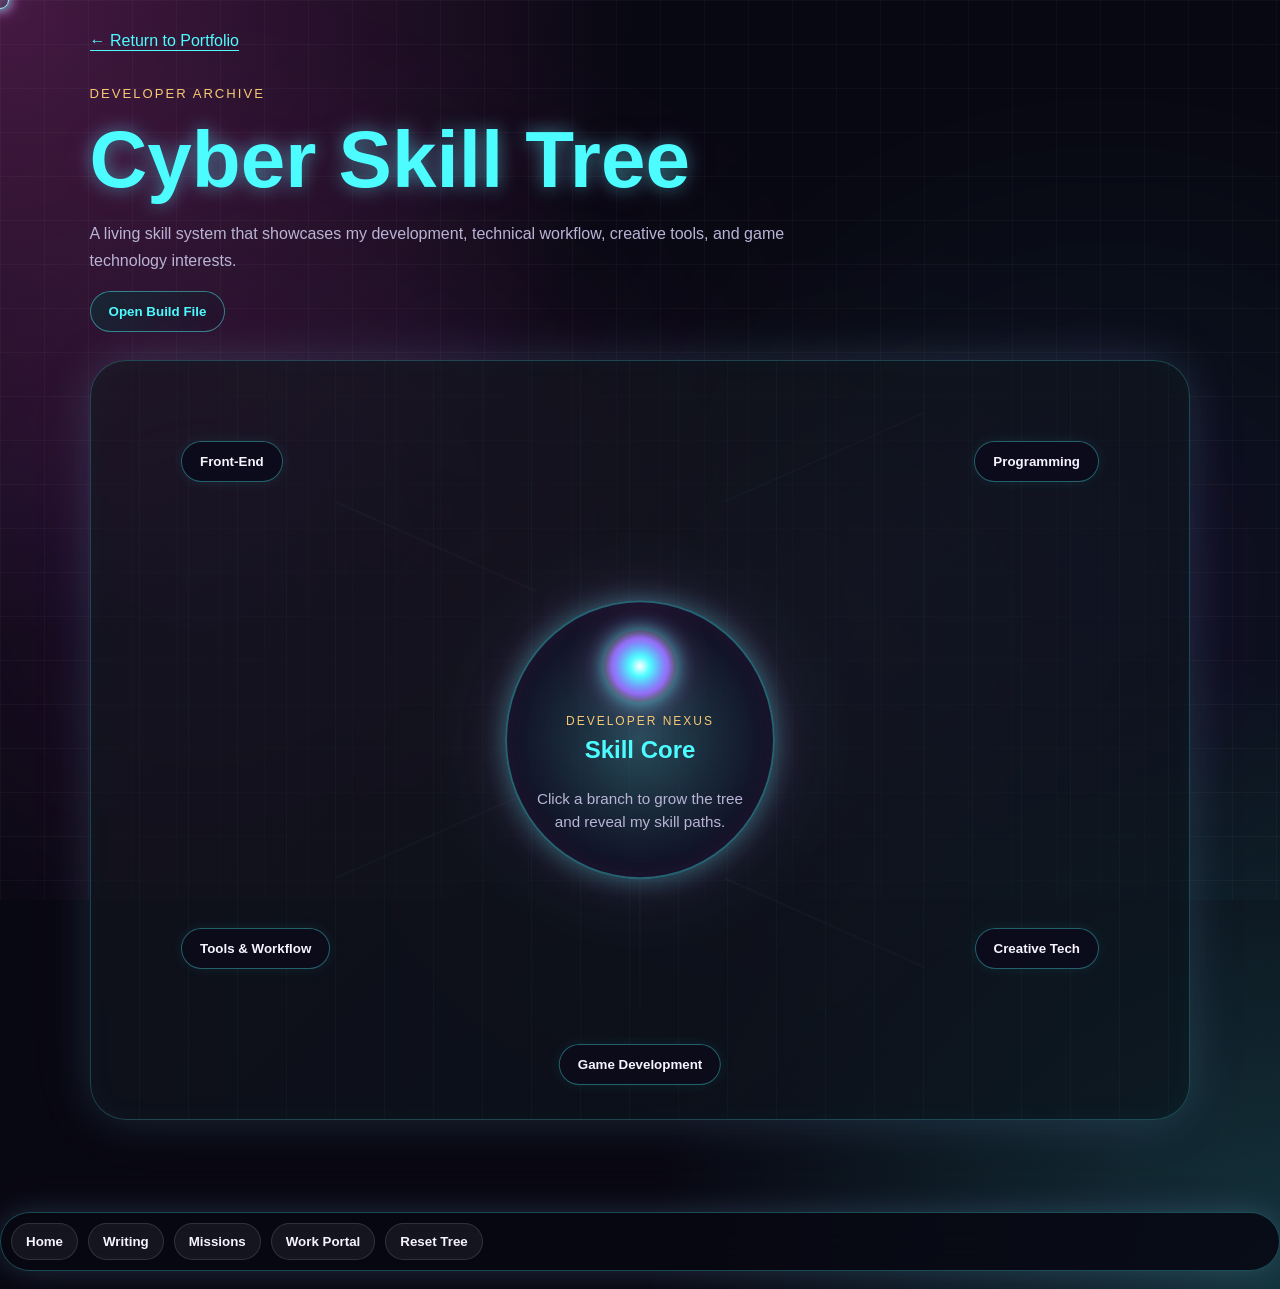
==== developer.html @ 734c8b2d "Add files via upload Initial Upload of Creative Portfolio" ====
<!DOCTYPE html>
<html lang="en">
<head>
  <meta charset="UTF-8" />
  <meta name="viewport" content="width=device-width, initial-scale=1.0" />
  <title>Developer Nexus</title>
  <link rel="stylesheet" href="developer.css" />
  <link rel="stylesheet" href="fog.css" />
  <link rel="stylesheet" href="case-terminal.css" />
</head>
<body>
  <!-- PURPLE FOG EFFECT -->
<div class="purple-fog"></div>
<div class="fog-orb one"></div>
<div class="fog-orb two"></div>
<div class="fog-orb three"></div>
  <div class="custom-cursor" id="customCursor"></div>
  <div class="cursor-trail" id="cursorTrail"></div>
  <div class="dev-bg"></div>

  <header class="dev-header">
    <a href="index.html" class="back-link">← Return to Portfolio</a>

    <div>
      <p class="eyebrow">Developer Archive</p>
      <h1>Cyber Skill Tree</h1>
      <p class="subtitle">
        A living skill system that showcases my development, technical workflow,
        creative tools, and game technology interests.
      </p>
	  
	  <button class="case-terminal-button" onclick="openCaseStudy('developer')">Open Build File</button>
	  
    </div>
  </header>

  <main class="dev-stage">
    <section class="tree-shell">

     <div class="tree-core" id="treeCore">
		<div class="core-orb"></div>
		<span class="core-label">Developer Nexus</span>
		<h2>Skill Core</h2>
		<p>Click a branch to grow the tree and reveal my skill paths.</p>
	</div>

	<div class="particle-field" id="particleField"></div>

      <!-- BRANCH BUTTONS -->
      <button class="branch-btn top-left" onclick="toggleBranch('frontendBranch', this)">
        Front-End
      </button>

      <button class="branch-btn top-right" onclick="toggleBranch('programmingBranch', this)">
        Programming
      </button>

      <button class="branch-btn bottom-left" onclick="toggleBranch('toolsBranch', this)">
        Tools & Workflow
      </button>

      <button class="branch-btn bottom-right" onclick="toggleBranch('creativeBranch', this)">
        Creative Tech
      </button>

      <button class="branch-btn bottom-center" onclick="toggleBranch('gameBranch', this)">
        Game Development
      </button>

      <!-- CONNECTOR LINES -->
     <div class="tree-line line-top-left" data-line="frontendBranch"></div>
	 <div class="tree-line line-top-right" data-line="programmingBranch"></div>
	 <div class="tree-line line-bottom-left" data-line="toolsBranch"></div>
	 <div class="tree-line line-bottom-right" data-line="creativeBranch"></div>
	 <div class="tree-line line-bottom-center" data-line="gameBranch"></div>

      <!-- SKILL CLUSTERS -->
      
<div class="skill-cluster cluster-top-left" id="frontendBranch">
  <h3>Front-End</h3>

  <div class="skill-pill-wrap">
    <a class="skill-pill" href="#" data-description="HTML helps me structure webpages, sections, buttons, panels, and project layouts.">
      <span class="skill-icon">◆</span>
      <span>HTML</span>
      <div class="skill-meter"><span style="width: 85%;"></span></div>
    </a>

    <a class="skill-pill" href="#" data-description="CSS helps me create responsive layouts, cyberpunk visuals, animations, glowing effects, and themed interfaces.">
      <span class="skill-icon">✦</span>
      <span>CSS</span>
      <div class="skill-meter"><span style="width: 82%;"></span></div>
    </a>

    <a class="skill-pill" href="#" data-description="JavaScript lets me build interactive buttons, page effects, modals, story systems, and dynamic project features.">
      <span class="skill-icon">⚡</span>
      <span>JavaScript</span>
      <div class="skill-meter"><span style="width: 68%;"></span></div>
    </a>

    <a class="skill-pill" href="#" data-description="Responsive design helps my projects work on desktop, tablet, and mobile screens.">
      <span class="skill-icon">▣</span>
      <span>Responsive Design</span>
      <div class="skill-meter"><span style="width: 72%;"></span></div>
    </a>

    <a class="skill-pill" href="index.html" data-description="View my interactive portfolio project that uses HTML, CSS, and JavaScript.">
      <span class="skill-icon">↗</span>
      <span>Portfolio Project</span>
      <div class="skill-meter"><span style="width: 88%;"></span></div>
    </a>
  </div>
</div>

<div class="skill-cluster cluster-top-right" id="programmingBranch">
  <h3>Programming</h3>

  <div class="skill-pill-wrap">
    <a class="skill-pill" href="#" data-description="Python helps me understand programming logic, problem solving, and beginner automation concepts.">
      <span class="skill-icon">⌁</span>
      <span>Python</span>
      <div class="skill-meter"><span style="width: 58%;"></span></div>
    </a>

    <a class="skill-pill" href="#" data-description="C# is useful for game development, Unity-style scripting concepts, and object-oriented programming.">
      <span class="skill-icon">◇</span>
      <span>C#</span>
      <div class="skill-meter"><span style="width: 45%;"></span></div>
    </a>

    <a class="skill-pill" href="#" data-description="SQL helps with databases, data organization, queries, and structured information systems.">
      <span class="skill-icon">◎</span>
      <span>SQL</span>
      <div class="skill-meter"><span style="width: 50%;"></span></div>
    </a>

    <a class="skill-pill" href="#" data-description="Logic building helps me break problems into steps and build interactive systems.">
      <span class="skill-icon">⟐</span>
      <span>Logic Building</span>
      <div class="skill-meter"><span style="width: 70%;"></span></div>
    </a>
  </div>
</div>

<div class="skill-cluster cluster-bottom-left" id="toolsBranch">
  <h3>Tools & Workflow</h3>

  <div class="skill-pill-wrap">
    <a class="skill-pill" href="#" data-description="VS Code is where I organize, write, test, and debug my web projects.">
      <span class="skill-icon">⌨</span>
      <span>VS Code</span>
      <div class="skill-meter"><span style="width: 80%;"></span></div>
    </a>

    <a class="skill-pill" href="#" data-description="GitHub helps me store projects, share code, and build a developer portfolio.">
      <span class="skill-icon">⎇</span>
      <span>GitHub</span>
      <div class="skill-meter"><span style="width: 55%;"></span></div>
    </a>

    <a class="skill-pill" href="#" data-description="Project organization helps me keep HTML, CSS, JavaScript, images, and videos in the correct folders.">
      <span class="skill-icon">▤</span>
      <span>Project Organization</span>
      <div class="skill-meter"><span style="width: 76%;"></span></div>
    </a>

    <a class="skill-pill" href="#" data-description="Debugging helps me find mistakes, fix broken layouts, and test interactive features.">
      <span class="skill-icon">✧</span>
      <span>Debugging</span>
      <div class="skill-meter"><span style="width: 64%;"></span></div>
    </a>
  </div>
</div>

<div class="skill-cluster cluster-bottom-right" id="creativeBranch">
  <h3>Creative Tech</h3>

  <div class="skill-pill-wrap">
    <a class="skill-pill" href="#" data-description="Adobe Suite helps me create visual assets, graphics, video elements, and portfolio materials.">
      <span class="skill-icon">✦</span>
      <span>Adobe Suite</span>
      <div class="skill-meter"><span style="width: 70%;"></span></div>
    </a>

    <a class="skill-pill" href="#" data-description="Premiere Pro helps me edit video projects, title cards, audio, pacing, transitions, and visual storytelling.">
      <span class="skill-icon">▶</span>
      <span>Premiere Pro</span>
      <div class="skill-meter"><span style="width: 72%;"></span></div>
    </a>

    <a class="skill-pill" href="#" data-description="Clip Studio Paint helps me develop character sheets, sprites, webtoon concepts, and visual novel artwork.">
      <span class="skill-icon">✎</span>
      <span>Clip Studio Paint</span>
      <div class="skill-meter"><span style="width: 75%;"></span></div>
    </a>

    <a class="skill-pill" href="writing.html" data-description="View my writing archive, where storytelling and interactive design connect.">
      <span class="skill-icon">↗</span>
      <span>Writing Archive</span>
      <div class="skill-meter"><span style="width: 82%;"></span></div>
    </a>
  </div>
</div>

<div class="skill-cluster cluster-bottom-center" id="gameBranch">
  <h3>Game Development</h3>

  <div class="skill-pill-wrap">
    <a class="skill-pill" href="#" data-description="Game design helps me create mechanics, player choices, story systems, and interactive worlds.">
      <span class="skill-icon">⬡</span>
      <span>Game Design</span>
      <div class="skill-meter"><span style="width: 78%;"></span></div>
    </a>

    <a class="skill-pill" href="#" data-description="Worldbuilding helps me develop lore, clans, characters, conflict, locations, and story rules.">
      <span class="skill-icon">☽</span>
      <span>Worldbuilding</span>
      <div class="skill-meter"><span style="width: 86%;"></span></div>
    </a>

    <a class="skill-pill" href="#" data-description="Unreal Engine is part of my game development learning path for realistic environments and gameplay.">
      <span class="skill-icon">✹</span>
      <span>Unreal Engine</span>
      <div class="skill-meter"><span style="width: 42%;"></span></div>
    </a>

    <a class="skill-pill" href="#" data-description="Character systems help connect story, design, player choice, abilities, and gameplay roles.">
      <span class="skill-icon">♢</span>
      <span>Character Systems</span>
      <div class="skill-meter"><span style="width: 74%;"></span></div>
    </a>
  </div>
</div>
  </main>

  <!-- FLOATING MENU -->
  <div class="dev-floating-menu">
    <button onclick="window.location.href='index.html'">Home</button>
    <button onclick="window.location.href='writing.html'">Writing</button>
	<button onclick="window.location.href='mission.html'">Missions</button>
    <button onclick="window.location.href='index.html#work-portal'">Work Portal</button>
    <button onclick="collapseAllBranches()">Reset Tree</button>
  </div>
  <!-- UNIVERSAL CASE STUDY TERMINAL -->
<div class="case-terminal-modal" id="caseTerminalModal">
  <div class="case-terminal-box">
    <button class="case-terminal-close" onclick="closeCaseStudy()">×</button>

    <div class="case-terminal-top">
      <span></span>
      <span></span>
      <span></span>
    </div>

    <p class="case-terminal-line">> BUILD FILE OPENED</p>
    <h2 id="caseTerminalTitle">Case Study</h2>

    <div class="case-terminal-grid">
      <section class="case-terminal-section">
        <h3>Goal</h3>
        <p id="caseTerminalGoal"></p>
      </section>

      <section class="case-terminal-section">
        <h3>Problem</h3>
        <p id="caseTerminalProblem"></p>
      </section>

      <section class="case-terminal-section full-width">
        <h3>Solution</h3>
        <p id="caseTerminalSolution"></p>
      </section>

      <section class="case-terminal-section">
        <h3>Tools Used</h3>
        <div class="case-terminal-tools" id="caseTerminalTools"></div>
      </section>

      <section class="case-terminal-section">
        <h3>What I Learned</h3>
        <ul id="caseTerminalLearned"></ul>
      </section>

      <section class="case-terminal-section full-width">
        <h3>Next Upgrade</h3>
        <p id="caseTerminalNext"></p>
      </section>
    </div>
  </div>
</div>
  <script src="cursor.js"></script>
  <script src="case-terminal.js"></script>
  <script src="developer.js"></script>
</body>
</html>
---- developer.css ----
:root {
  --bg: #080812;
  --panel: rgba(17, 18, 38, 0.92);
  --panel-soft: rgba(255, 255, 255, 0.08);
  --text: #f7f3ff;
  --muted: #b9b4d6;
  --cyan: #4dfcff;
  --pink: #ff4fd8;
  --purple: #8b5cf6;
  --gold: #f7c873;
  --dark: #0d0d1a;
}

* {
  box-sizing: border-box;
}

body {
  margin: 0;
  min-height: 100vh;
  font-family: Arial, sans-serif;
  color: var(--text);
  background:
    radial-gradient(circle at top left, rgba(255, 79, 216, 0.25), transparent 35%),
    radial-gradient(circle at bottom right, rgba(77, 252, 255, 0.18), transparent 35%),
    var(--bg);
  overflow-x: hidden;
}

.dev-bg {
  position: fixed;
  inset: 0;
  background-image:
    linear-gradient(rgba(255,255,255,0.03) 1px, transparent 1px),
    linear-gradient(90deg, rgba(255,255,255,0.03) 1px, transparent 1px);
  background-size: 44px 44px;
  pointer-events: none;
  z-index: -1;
}

.dev-header {
  padding: 32px 7vw 18px;
}

.back-link {
  display: inline-block;
  margin-bottom: 22px;
  color: var(--cyan);
  text-decoration: none;
  border-bottom: 1px solid var(--cyan);
}

.back-link:hover {
  color: var(--pink);
  border-bottom-color: var(--pink);
}

.eyebrow {
  color: var(--gold);
  text-transform: uppercase;
  letter-spacing: 2px;
  font-size: 0.82rem;
}

.dev-header h1 {
  margin: 0;
  font-size: clamp(2.6rem, 7vw, 5rem);
  color: var(--cyan);
  text-shadow:
    0 0 18px rgba(77, 252, 255, 0.45),
    0 0 36px rgba(255, 79, 216, 0.18);
}

.subtitle {
  max-width: 760px;
  color: var(--muted);
  line-height: 1.7;
  margin-top: 14px;
}

.dev-stage {
  padding: 10px 7vw 110px;
}

.tree-shell {
  position: relative;
  width: min(1100px, 100%);
  height: 760px;
  margin: 0 auto;
  border: 1px solid rgba(77, 252, 255, 0.22);
  border-radius: 36px;
  background:
    radial-gradient(circle at center, rgba(77, 252, 255, 0.08), transparent 32%),
    linear-gradient(135deg, rgba(255,255,255,0.04), rgba(77,252,255,0.03)),
    rgba(8, 8, 18, 0.65);
  box-shadow:
    0 0 45px rgba(77, 252, 255, 0.12),
    0 0 70px rgba(255, 79, 216, 0.07),
    inset 0 0 30px rgba(77, 252, 255, 0.03);
  overflow: hidden;
}

.tree-shell::before {
  content: "";
  position: absolute;
  inset: 0;
  background:
    radial-gradient(circle at center, rgba(255, 79, 216, 0.05), transparent 30%),
    repeating-linear-gradient(
      90deg,
      transparent 0 48px,
      rgba(77, 252, 255, 0.03) 48px 49px
    );
  pointer-events: none;
}

.tree-core {
  position: absolute;
  left: 50%;
  top: 50%;
  transform: translate(-50%, -50%);
  width: 270px;
  min-height: 270px;
  border-radius: 50%;
  display: grid;
  place-items: center;
  text-align: center;
  padding: 28px;
  background:
    radial-gradient(circle, rgba(77, 252, 255, 0.18), rgba(17, 18, 38, 0.95) 68%);
  border: 2px solid rgba(77, 252, 255, 0.35);
  box-shadow:
    0 0 24px rgba(77, 252, 255, 0.35),
    0 0 52px rgba(255, 79, 216, 0.12),
    inset 0 0 24px rgba(255, 79, 216, 0.08);
  z-index: 3;
}

.core-label {
  color: var(--gold);
  text-transform: uppercase;
  letter-spacing: 2px;
  font-size: 0.75rem;
}

.tree-core h2 {
  margin: 8px 0;
  color: var(--cyan);
}

.tree-core p {
  color: var(--muted);
  line-height: 1.55;
  font-size: 0.95rem;
}

.branch-btn {
  position: absolute;
  z-index: 4;
  border: 1px solid rgba(77, 252, 255, 0.35);
  background: rgba(12, 12, 28, 0.88);
  color: var(--text);
  padding: 12px 18px;
  border-radius: 999px;
  font-weight: bold;
  cursor: pointer;
  transition: 0.3s ease;
  box-shadow: 0 0 14px rgba(77, 252, 255, 0.08);
}

.branch-btn:hover,
.branch-btn.active {
  background: linear-gradient(135deg, rgba(77,252,255,0.2), rgba(255,79,216,0.16));
  border-color: var(--pink);
  box-shadow:
    0 0 20px rgba(77, 252, 255, 0.24),
    0 0 30px rgba(255, 79, 216, 0.14);
  transform: scale(1.04);
}

.top-left { top: 80px; left: 90px; }
.top-right { top: 80px; right: 90px; }
.bottom-left { bottom: 150px; left: 90px; }
.bottom-right { bottom: 150px; right: 90px; }
.bottom-center { bottom: 34px; left: 50%; transform: translateX(-50%); }

.tree-line {
  position: absolute;
  background: linear-gradient(90deg, rgba(77, 252, 255, 0.16), rgba(255, 79, 216, 0.18));
  box-shadow: 0 0 10px rgba(77, 252, 255, 0.12);
  z-index: 1;
}

.line-top-left {
  width: 220px;
  height: 2px;
  top: 140px;
  left: 245px;
  transform: rotate(24deg);
}

.line-top-right {
  width: 220px;
  height: 2px;
  top: 140px;
  right: 245px;
  transform: rotate(-24deg);
}

.line-bottom-left {
  width: 220px;
  height: 2px;
  bottom: 240px;
  left: 245px;
  transform: rotate(-24deg);
}

.line-bottom-right {
  width: 220px;
  height: 2px;
  bottom: 240px;
  right: 245px;
  transform: rotate(24deg);
}

.line-bottom-center {
  width: 2px;
  height: 135px;
  left: 50%;
  bottom: 110px;
  transform: translateX(-50%);
}

.skill-cluster {
  position: absolute;
  width: 240px;
  padding: 18px;
  border-radius: 22px;
  background: rgba(10, 10, 24, 0.88);
  border: 1px solid rgba(255,255,255,0.1);
  box-shadow:
    0 0 20px rgba(77, 252, 255, 0.08),
    inset 0 0 20px rgba(255, 79, 216, 0.04);
  opacity: 0;
  transform: scale(0.85);
  pointer-events: none;
  transition: 0.35s ease;
  z-index: 5;
}

.skill-cluster.active {
  opacity: 1;
  transform: scale(1);
  pointer-events: auto;
}

.skill-cluster h3 {
  margin-top: 0;
  color: var(--cyan);
}

.cluster-top-left { top: 140px; left: 35px; }
.cluster-top-right { top: 140px; right: 35px; }
.cluster-bottom-left { bottom: 220px; left: 35px; }
.cluster-bottom-right { bottom: 220px; right: 35px; }
.cluster-bottom-center {
  bottom: 96px;
  left: 50%;
  transform: translateX(-50%) scale(0.85);
}

.cluster-bottom-center.active {
  transform: translateX(-50%) scale(1);
}

.skill-pill-wrap {
  display: flex;
  flex-wrap: wrap;
  gap: 10px;
}

.skill-pill {
  padding: 10px 12px;
  border-radius: 999px;
  background: linear-gradient(
    135deg,
    rgba(77,252,255,0.16),
    rgba(255,79,216,0.12)
  );
  border: 1px solid rgba(77,252,255,0.2);
  color: var(--text);
  font-size: 0.9rem;
  transition: 0.25s ease;
  cursor: default;
}

.skill-pill:hover {
  transform: translateY(-2px);
  box-shadow: 0 0 18px rgba(77, 252, 255, 0.16);
}

.dev-floating-menu {
  position: fixed;
  left: 50%;
  bottom: 18px;
  transform: translateX(-50%);
  display: flex;
  gap: 10px;
  padding: 10px;
  border-radius: 999px;
  background: rgba(8, 8, 18, 0.86);
  border: 1px solid rgba(77, 252, 255, 0.28);
  backdrop-filter: blur(14px);
  z-index: 50;
  box-shadow:
    0 0 28px rgba(77, 252, 255, 0.14),
    0 0 45px rgba(255, 79, 216, 0.08);
}

.dev-floating-menu button {
  background: rgba(255, 255, 255, 0.06);
  color: var(--text);
  border: 1px solid rgba(255,255,255,0.12);
  border-radius: 999px;
  padding: 10px 14px;
  font-weight: bold;
  cursor: pointer;
  transition: 0.3s ease;
}

.dev-floating-menu button:hover {
  color: #050511;
  background: var(--cyan);
  box-shadow: 0 0 20px rgba(77, 252, 255, 0.45);
}

@media (max-width: 980px) {
  .tree-shell {
    height: auto;
    padding: 26px;
    display: grid;
    gap: 18px;
  }

  .tree-core,
  .branch-btn,
  .skill-cluster,
  .tree-line {
    position: static;
    transform: none !important;
    width: 100%;
  }

  .tree-core {
    width: 100%;
    min-height: auto;
    border-radius: 28px;
  }

  .tree-line {
    display: none;
  }

  .skill-cluster {
    opacity: 1;
    pointer-events: auto;
    transform: none;
  }
}

@media (max-width: 650px) {
  .dev-header,
  .dev-stage {
    padding-left: 20px;
    padding-right: 20px;
  }

  .dev-floating-menu {
    width: calc(100% - 24px);
    overflow-x: auto;
    justify-content: flex-start;
    border-radius: 18px;
  }

  .dev-floating-menu button {
    white-space: nowrap;
  }
}
/* ===============================
   ADVANCED CYBER SKILL TREE EFFECTS
================================ */

.tree-core.pulse {
  animation: corePulse 0.9s ease;
}

.core-orb {
  width: 72px;
  height: 72px;
  border-radius: 50%;
  margin: 0 auto 12px;
  background:
    radial-gradient(circle, #ffffff 0%, var(--cyan) 20%, var(--purple) 55%, transparent 72%);
  box-shadow:
    0 0 20px rgba(77, 252, 255, 0.75),
    0 0 44px rgba(255, 79, 216, 0.38),
    inset 0 0 18px rgba(255, 255, 255, 0.45);
  animation: orbIdle 2.8s ease-in-out infinite;
}

@keyframes orbIdle {
  0%, 100% {
    transform: scale(1);
    opacity: 0.85;
  }

  50% {
    transform: scale(1.08);
    opacity: 1;
  }
}

@keyframes corePulse {
  0% {
    transform: translate(-50%, -50%) scale(1);
  }

  45% {
    transform: translate(-50%, -50%) scale(1.08);
    box-shadow:
      0 0 35px rgba(77, 252, 255, 0.55),
      0 0 70px rgba(255, 79, 216, 0.28),
      inset 0 0 30px rgba(255, 79, 216, 0.16);
  }

  100% {
    transform: translate(-50%, -50%) scale(1);
  }
}

/* Branch lines now animate outward */
.tree-line {
  transform-origin: left center;
  opacity: 0.2;
  transition: opacity 0.3s ease, box-shadow 0.3s ease;
}

.tree-line.growing {
  opacity: 1;
  animation: branchGrow 0.75s ease forwards;
  background: linear-gradient(90deg, var(--cyan), var(--pink), var(--gold));
  box-shadow:
    0 0 14px rgba(77, 252, 255, 0.45),
    0 0 30px rgba(255, 79, 216, 0.22);
}

.line-top-left.growing {
  animation-name: branchGrowTopLeft;
}

.line-top-right.growing {
  animation-name: branchGrowTopRight;
}

.line-bottom-left.growing {
  animation-name: branchGrowBottomLeft;
}

.line-bottom-right.growing {
  animation-name: branchGrowBottomRight;
}

.line-bottom-center.growing {
  animation-name: branchGrowVertical;
}

@keyframes branchGrowTopLeft {
  from {
    transform: rotate(24deg) scaleX(0);
  }

  to {
    transform: rotate(24deg) scaleX(1);
  }
}

@keyframes branchGrowTopRight {
  from {
    transform: rotate(-24deg) scaleX(0);
  }

  to {
    transform: rotate(-24deg) scaleX(1);
  }
}

@keyframes branchGrowBottomLeft {
  from {
    transform: rotate(-24deg) scaleX(0);
  }

  to {
    transform: rotate(-24deg) scaleX(1);
  }
}

@keyframes branchGrowBottomRight {
  from {
    transform: rotate(24deg) scaleX(0);
  }

  to {
    transform: rotate(24deg) scaleX(1);
  }
}

@keyframes branchGrowVertical {
  from {
    transform: translateX(-50%) scaleY(0);
  }

  to {
    transform: translateX(-50%) scaleY(1);
  }
}

/* Skill pills as project nodes */
.skill-pill {
  position: relative;
  display: grid;
  grid-template-columns: auto 1fr;
  gap: 8px;
  align-items: center;
  width: 100%;
  text-decoration: none;
  overflow: hidden;
}

.skill-icon {
  display: grid;
  place-items: center;
  width: 26px;
  height: 26px;
  border-radius: 50%;
  color: var(--gold);
  background: rgba(247, 200, 115, 0.08);
  border: 1px solid rgba(247, 200, 115, 0.22);
  box-shadow: 0 0 12px rgba(247, 200, 115, 0.1);
}

.skill-meter {
  grid-column: 1 / -1;
  width: 100%;
  height: 6px;
  margin-top: 2px;
  border-radius: 999px;
  background: rgba(255, 255, 255, 0.08);
  overflow: hidden;
}

.skill-meter span {
  display: block;
  height: 100%;
  width: 0;
  border-radius: inherit;
  background: linear-gradient(90deg, var(--cyan), var(--pink));
  box-shadow: 0 0 12px rgba(77, 252, 255, 0.55);
  transform-origin: left center;
}

.skill-cluster.active .skill-meter span {
  animation: fillMeter 0.9s ease forwards;
}

@keyframes fillMeter {
  from {
    transform: scaleX(0);
  }

  to {
    transform: scaleX(1);
  }
}

/* Tooltip */
.skill-tooltip {
  position: fixed;
  left: 50%;
  bottom: 88px;
  transform: translateX(-50%);
  width: min(620px, calc(100% - 32px));
  padding: 14px 18px;
  border-radius: 18px;
  background: rgba(8, 8, 18, 0.92);
  border: 1px solid rgba(77, 252, 255, 0.3);
  color: var(--muted);
  line-height: 1.5;
  text-align: center;
  z-index: 60;
  box-shadow:
    0 0 22px rgba(77, 252, 255, 0.14),
    0 0 34px rgba(255, 79, 216, 0.08);
  pointer-events: none;
}

/* Floating particles */
.particle-field {
  position: absolute;
  inset: 0;
  pointer-events: none;
  overflow: hidden;
  z-index: 2;
}

.tree-particle {
  position: absolute;
  width: 8px;
  height: 8px;
  border-radius: 50%;
  background: var(--cyan);
  box-shadow:
    0 0 10px rgba(77, 252, 255, 0.8),
    0 0 20px rgba(255, 79, 216, 0.35);
  animation: particleFloat 1.6s ease-out forwards;
}

.tree-particle:nth-child(even) {
  background: var(--pink);
}

@keyframes particleFloat {
  0% {
    transform: translateY(0) scale(0.4);
    opacity: 0;
  }

  20% {
    opacity: 1;
  }

  100% {
    transform: translateY(-120px) scale(1);
    opacity: 0;
  }
}

/* Mobile: keep everything readable */
@media (max-width: 980px) {
  .core-orb {
    width: 58px;
    height: 58px;
  }

  .skill-tooltip {
    bottom: 96px;
  }

  .tree-line.growing {
    animation: none;
  }

  .tree-core.pulse {
    animation: mobileCorePulse 0.9s ease;
  }

  @keyframes mobileCorePulse {
    0% {
      transform: scale(1);
    }

    45% {
      transform: scale(1.03);
    }

    100% {
      transform: scale(1);
    }
  }
}
/* ===============================
   CYBERPUNK CUSTOM CURSOR
================================ */

body {
  cursor: none;
}

button,
a,
.portal-card,
.unlock-card,
.world-card,
.case-card,
.video-card,
.skill-pill,
.branch-btn,
.tv-shell,
.book-cover {
  cursor: none;
}

.custom-cursor {
  position: fixed;
  left: 0;
  top: 0;
  width: 18px;
  height: 18px;
  border: 1px solid var(--cyan);
  border-radius: 50%;
  pointer-events: none;
  z-index: 9999;
  transform: translate(-50%, -50%);
  box-shadow:
    0 0 12px rgba(77, 252, 255, 0.9),
    0 0 24px rgba(255, 79, 216, 0.35);
  mix-blend-mode: screen;
}

.cursor-trail {
  position: fixed;
  left: 0;
  top: 0;
  width: 42px;
  height: 42px;
  border-radius: 50%;
  pointer-events: none;
  z-index: 9998;
  transform: translate(-50%, -50%);
  background:
    radial-gradient(
      circle,
      rgba(77, 252, 255, 0.18),
      rgba(255, 79, 216, 0.12) 45%,
      transparent 70%
    );
  filter: blur(2px);
  mix-blend-mode: screen;
}

.custom-cursor.cursor-hover {
  width: 34px;
  height: 34px;
  border-color: var(--pink);
  box-shadow:
    0 0 14px rgba(255, 79, 216, 0.95),
    0 0 28px rgba(77, 252, 255, 0.4);
}

.cursor-trail.cursor-hover {
  width: 70px;
  height: 70px;
  background:
    radial-gradient(
      circle,
      rgba(255, 79, 216, 0.2),
      rgba(77, 252, 255, 0.13) 45%,
      transparent 72%
    );
}

@media (max-width: 850px) {
  body,
  button,
  a {
    cursor: auto;
  }

  .custom-cursor,
  .cursor-trail {
    display: none;
  }
}
---- fog.css ----
/* ===============================
   SHARED PURPLE FOG EFFECT
================================ */

.purple-fog {
  position: fixed;
  inset: 0;
  z-index: -2;
  pointer-events: none;
  overflow: hidden;
}

.purple-fog::before,
.purple-fog::after {
  content: "";
  position: absolute;
  width: 75vw;
  height: 75vw;
  border-radius: 50%;
  filter: blur(70px);
  opacity: 0.28;
  mix-blend-mode: screen;
  animation: fogDrift 18s ease-in-out infinite alternate;
}

.purple-fog::before {
  left: -22vw;
  top: 8vh;
  background:
    radial-gradient(
      circle,
      rgba(180, 60, 255, 0.42),
      rgba(255, 79, 216, 0.18) 35%,
      transparent 70%
    );
}

.purple-fog::after {
  right: -24vw;
  bottom: -18vh;
  background:
    radial-gradient(
      circle,
      rgba(120, 55, 255, 0.36),
      rgba(77, 252, 255, 0.12) 38%,
      transparent 72%
    );
  animation-duration: 22s;
  animation-direction: alternate-reverse;
}

.fog-orb {
  position: fixed;
  width: 38vw;
  height: 38vw;
  min-width: 320px;
  min-height: 320px;
  border-radius: 50%;
  pointer-events: none;
  z-index: 0;
  filter: blur(85px);
  opacity: 0.18;
  mix-blend-mode: screen;
  background:
    radial-gradient(
      circle,
      rgba(190, 80, 255, 0.42),
      rgba(255, 79, 216, 0.14) 45%,
      transparent 72%
    );
  animation: fogFloat 26s ease-in-out infinite;
}

.fog-orb.one {
  left: 18vw;
  top: 20vh;
}

.fog-orb.two {
  right: 12vw;
  top: 42vh;
  animation-delay: -8s;
  animation-duration: 30s;
}

.fog-orb.three {
  left: 38vw;
  bottom: -10vh;
  animation-delay: -14s;
  animation-duration: 34s;
}

@keyframes fogDrift {
  from {
    transform: translate3d(0, 0, 0) scale(1);
  }

  to {
    transform: translate3d(8vw, -5vh, 0) scale(1.12);
  }
}

@keyframes fogFloat {
  0% {
    transform: translate3d(0, 0, 0) scale(1);
  }

  35% {
    transform: translate3d(8vw, -4vh, 0) scale(1.15);
  }

  70% {
    transform: translate3d(-5vw, 6vh, 0) scale(0.95);
  }

  100% {
    transform: translate3d(0, 0, 0) scale(1);
  }
}

/* Keeps fog subtle on mobile */
@media (max-width: 700px) {
  .purple-fog::before,
  .purple-fog::after,
  .fog-orb {
    opacity: 0.16;
    filter: blur(60px);
  }
}
header,
main,
section,
aside,
nav,
.dev-floating-menu,
.book-floating-menu,
.game-floating-menu,
.mission-floating-menu,
.case-terminal-modal {
  position: relative;
  z-index: 2;
}
---- case-terminal.css ----
/* ===============================
   UNIVERSAL CASE STUDY TERMINAL
================================ */

.case-terminal-button {
  border: 1px solid rgba(77, 252, 255, 0.45);
  background:
    linear-gradient(135deg, rgba(77, 252, 255, 0.12), rgba(255, 79, 216, 0.1)),
    rgba(8, 8, 18, 0.78);
  color: var(--cyan);
  border-radius: 999px;
  padding: 12px 18px;
  font-weight: bold;
  cursor: pointer;
  transition: 0.3s ease;
}

.case-terminal-button:hover {
  color: #050511;
  background: var(--cyan);
  box-shadow:
    0 0 20px rgba(77, 252, 255, 0.4),
    0 0 34px rgba(255, 79, 216, 0.16);
  transform: translateY(-2px);
}

.case-terminal-modal {
  position: fixed;
  inset: 0;
  display: none;
  place-items: center;
  padding: 22px;
  background: rgba(0, 0, 0, 0.74);
  backdrop-filter: blur(12px);
  z-index: 1000;
}

.case-terminal-modal.active {
  display: grid;
}

.case-terminal-box {
  width: min(820px, 100%);
  max-height: 88vh;
  overflow-y: auto;
  padding: 28px;
  border-radius: 26px;
  background:
    linear-gradient(135deg, rgba(255,255,255,0.04), rgba(77,252,255,0.025)),
    rgba(5, 5, 18, 0.97);
  border: 1px solid rgba(77, 252, 255, 0.35);
  box-shadow:
    0 0 45px rgba(77, 252, 255, 0.18),
    0 0 80px rgba(255, 79, 216, 0.08);
  position: relative;
}

.case-terminal-close {
  position: sticky;
  top: 0;
  float: right;
  width: 42px;
  height: 42px;
  border-radius: 50%;
  border: 0;
  background: var(--pink);
  color: white;
  font-size: 1.5rem;
  cursor: pointer;
  z-index: 2;
}

.case-terminal-top {
  display: flex;
  gap: 8px;
  margin-bottom: 22px;
}

.case-terminal-top span {
  width: 13px;
  height: 13px;
  border-radius: 50%;
  background: var(--cyan);
  box-shadow: 0 0 12px rgba(77, 252, 255, 0.45);
}

.case-terminal-top span:nth-child(2) {
  background: var(--gold);
}

.case-terminal-top span:nth-child(3) {
  background: var(--pink);
}

.case-terminal-line {
  color: var(--gold);
  letter-spacing: 2px;
  text-transform: uppercase;
  font-size: 0.85rem;
}

.case-terminal-box h2 {
  color: var(--cyan);
  font-size: clamp(1.8rem, 5vw, 3.2rem);
  margin: 8px 0 22px;
  text-shadow:
    0 0 14px rgba(77, 252, 255, 0.35),
    0 0 24px rgba(255, 79, 216, 0.14);
}

.case-terminal-grid {
  display: grid;
  grid-template-columns: 1fr 1fr;
  gap: 18px;
}

.case-terminal-section {
  padding: 18px;
  border-radius: 18px;
  background: rgba(255, 255, 255, 0.055);
  border: 1px solid rgba(255, 255, 255, 0.09);
}

.case-terminal-section.full-width {
  grid-column: 1 / -1;
}

.case-terminal-section h3 {
  color: var(--pink);
  margin-top: 0;
  font-size: 0.95rem;
  letter-spacing: 1px;
  text-transform: uppercase;
}

.case-terminal-section p,
.case-terminal-section li {
  color: var(--muted);
  line-height: 1.65;
}

.case-terminal-section ul {
  margin: 0;
  padding-left: 18px;
}

.case-terminal-tools {
  display: flex;
  flex-wrap: wrap;
  gap: 8px;
}

.case-terminal-tools span {
  padding: 8px 11px;
  border-radius: 999px;
  background: rgba(77, 252, 255, 0.1);
  border: 1px solid rgba(77, 252, 255, 0.18);
  color: var(--text);
  font-size: 0.85rem;
}

@media (max-width: 720px) {
  .case-terminal-grid {
    grid-template-columns: 1fr;
  }

  .case-terminal-box {
    padding: 22px;
  }
}
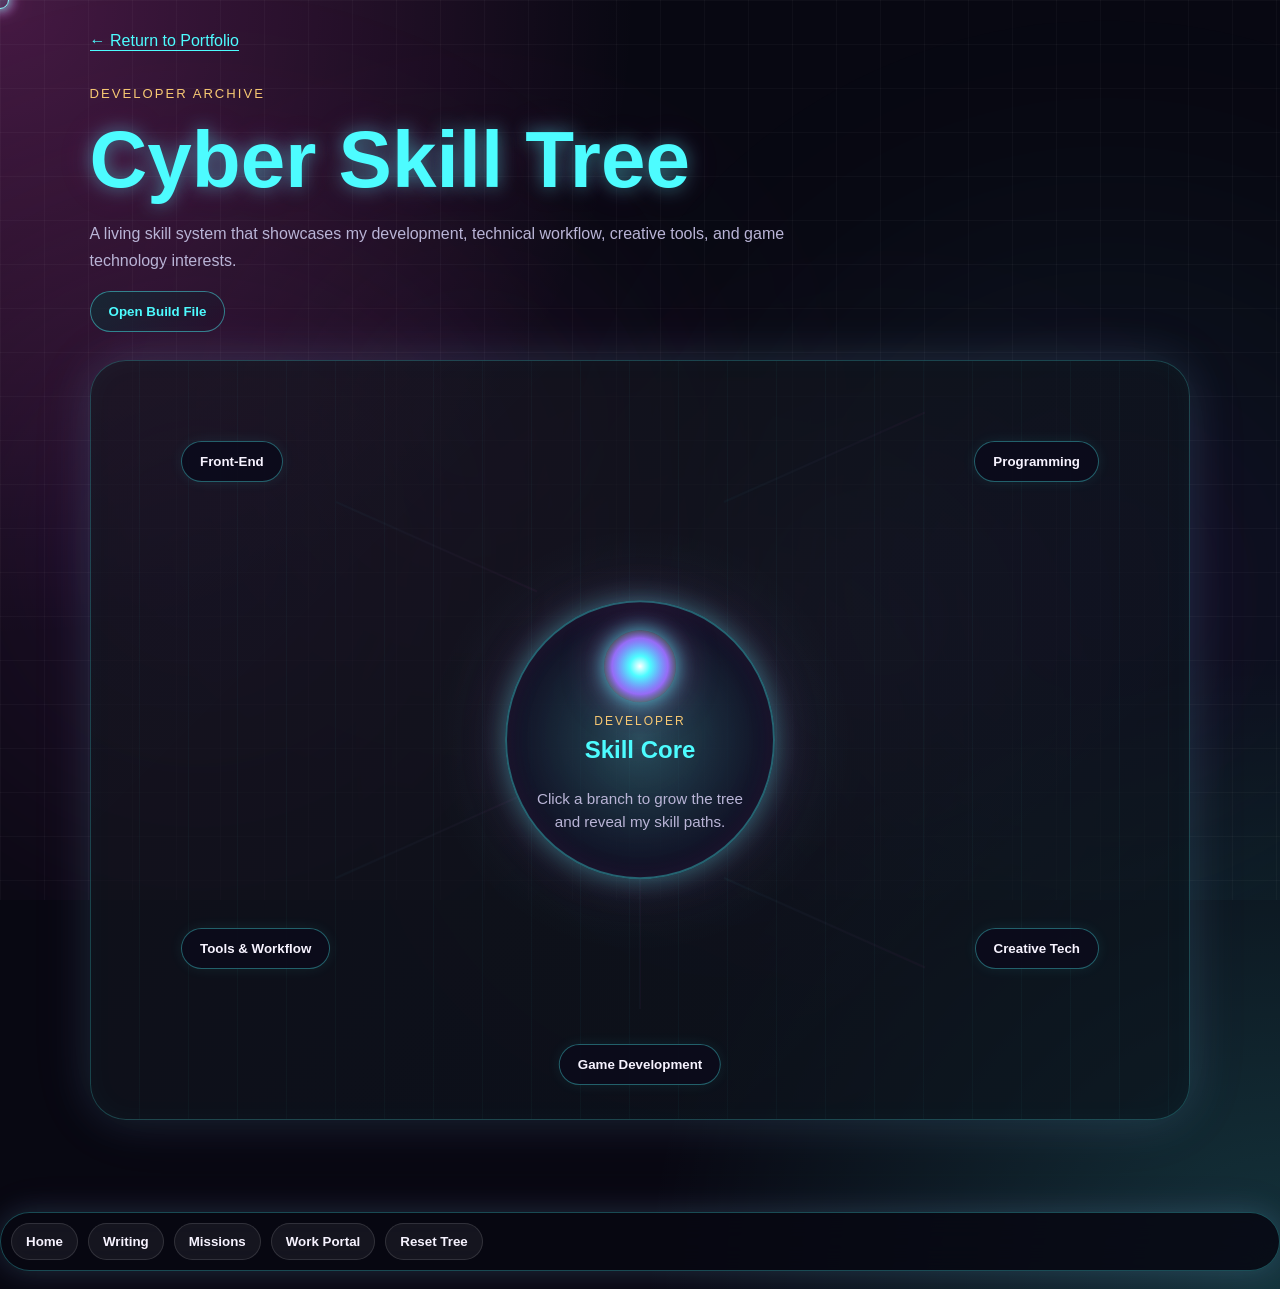
==== commit 74295889: "Change title to 'Developer Skills' and update core label Updated the title and core label in the Dev" ====
--- a/developer.html
+++ b/developer.html
@@ -3,7 +3,7 @@
 <head>
   <meta charset="UTF-8" />
   <meta name="viewport" content="width=device-width, initial-scale=1.0" />
-  <title>Developer Nexus</title>
+  <title>Developer Skills</title>
   <link rel="stylesheet" href="developer.css" />
   <link rel="stylesheet" href="fog.css" />
   <link rel="stylesheet" href="case-terminal.css" />
@@ -39,7 +39,7 @@
 
      <div class="tree-core" id="treeCore">
 		<div class="core-orb"></div>
-		<span class="core-label">Developer Nexus</span>
+		<span class="core-label">Developer</span>
 		<h2>Skill Core</h2>
 		<p>Click a branch to grow the tree and reveal my skill paths.</p>
 	</div>
@@ -292,4 +292,4 @@
   <script src="case-terminal.js"></script>
   <script src="developer.js"></script>
 </body>
-</html>+</html>
--- a/developer.css
+++ b/developer.css
@@ -335,53 +335,149 @@
 }
 
 @media (max-width: 980px) {
+  .dev-stage {
+    padding: 10px 20px 120px;
+  }
+
   .tree-shell {
     height: auto;
-    padding: 26px;
-    display: grid;
-    gap: 18px;
+    min-height: auto;
+    padding: 22px;
+    display: flex;
+    flex-direction: column;
+    gap: 16px;
+    overflow: visible;
+    border-radius: 26px;
   }
 
   .tree-core,
   .branch-btn,
   .skill-cluster,
-  .tree-line {
+  .tree-line,
+  .particle-field {
     position: static;
     transform: none !important;
-    width: 100%;
+  }
+
+  .tree-line,
+  .particle-field {
+    display: none;
   }
 
   .tree-core {
     width: 100%;
     min-height: auto;
-    border-radius: 28px;
-  }
-
-  .tree-line {
-    display: none;
+    border-radius: 24px;
+    padding: 22px;
+    order: 1;
+  }
+
+  .branch-btn {
+    width: 100%;
+    text-align: center;
+    justify-content: center;
+    order: 2;
   }
 
   .skill-cluster {
+    width: 100%;
     opacity: 1;
     pointer-events: auto;
+    transform: none !important;
+    display: block;
+    order: 3;
+    padding: 16px;
+  }
+
+  .cluster-top-left,
+  .cluster-top-right,
+  .cluster-bottom-left,
+  .cluster-bottom-right,
+  .cluster-bottom-center {
+    top: auto;
+    right: auto;
+    bottom: auto;
+    left: auto;
+  }
+
+  .skill-pill-wrap {
+    display: grid;
+    grid-template-columns: 1fr;
+    gap: 10px;
+  }
+
+  .skill-pill {
+    width: 100%;
+  }
+}
+
+@media (max-width: 650px) {
+  .dev-header {
+    padding: 24px 18px 14px;
+  }
+
+  .dev-header h1 {
+    font-size: clamp(2.2rem, 12vw, 3.2rem);
+  }
+
+  .subtitle {
+    font-size: 0.95rem;
+    line-height: 1.6;
+  }
+
+  .dev-stage {
+    padding-left: 14px;
+    padding-right: 14px;
+  }
+
+  .tree-shell {
+    padding: 16px;
+    border-radius: 22px;
+  }
+
+  .tree-core {
+    padding: 18px;
+  }
+
+  .core-orb {
+    width: 52px;
+    height: 52px;
+  }
+
+  .branch-btn {
+    padding: 12px 14px;
+    font-size: 0.95rem;
+  }
+
+  .skill-cluster {
+    border-radius: 18px;
+  }
+
+  .skill-cluster h3 {
+    font-size: 1.05rem;
+  }
+
+  .skill-pill {
+    font-size: 0.88rem;
+    padding: 10px;
+  }
+
+  .dev-floating-menu {
+    width: calc(100% - 20px);
+    left: 10px;
+    right: 10px;
+    bottom: 10px;
     transform: none;
-  }
-}
-
-@media (max-width: 650px) {
-  .dev-header,
-  .dev-stage {
-    padding-left: 20px;
-    padding-right: 20px;
-  }
-
-  .dev-floating-menu {
-    width: calc(100% - 24px);
     overflow-x: auto;
     justify-content: flex-start;
     border-radius: 18px;
   }
 
+  .dev-floating-menu button {
+    white-space: nowrap;
+    flex: 0 0 auto;
+  }
+}
   .dev-floating-menu button {
     white-space: nowrap;
   }
@@ -769,4 +865,4 @@
   .cursor-trail {
     display: none;
   }
-}+}
